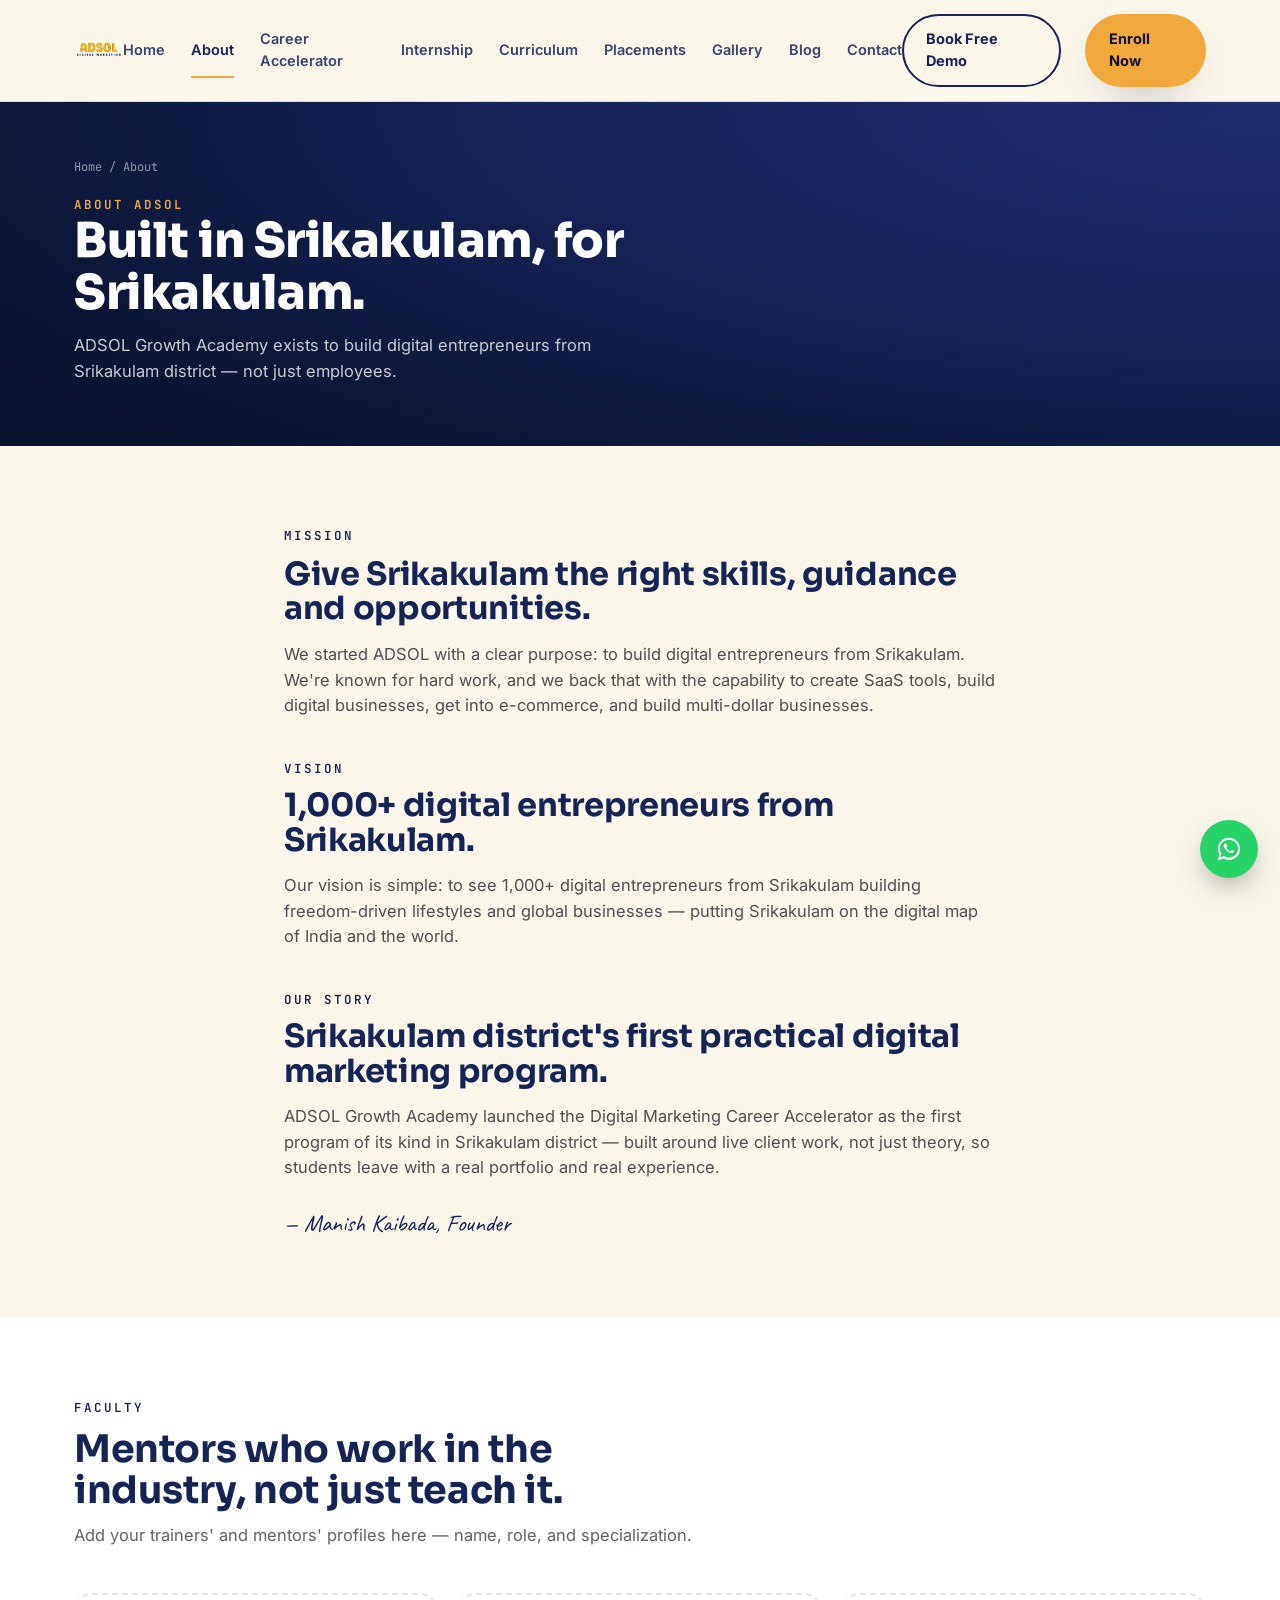
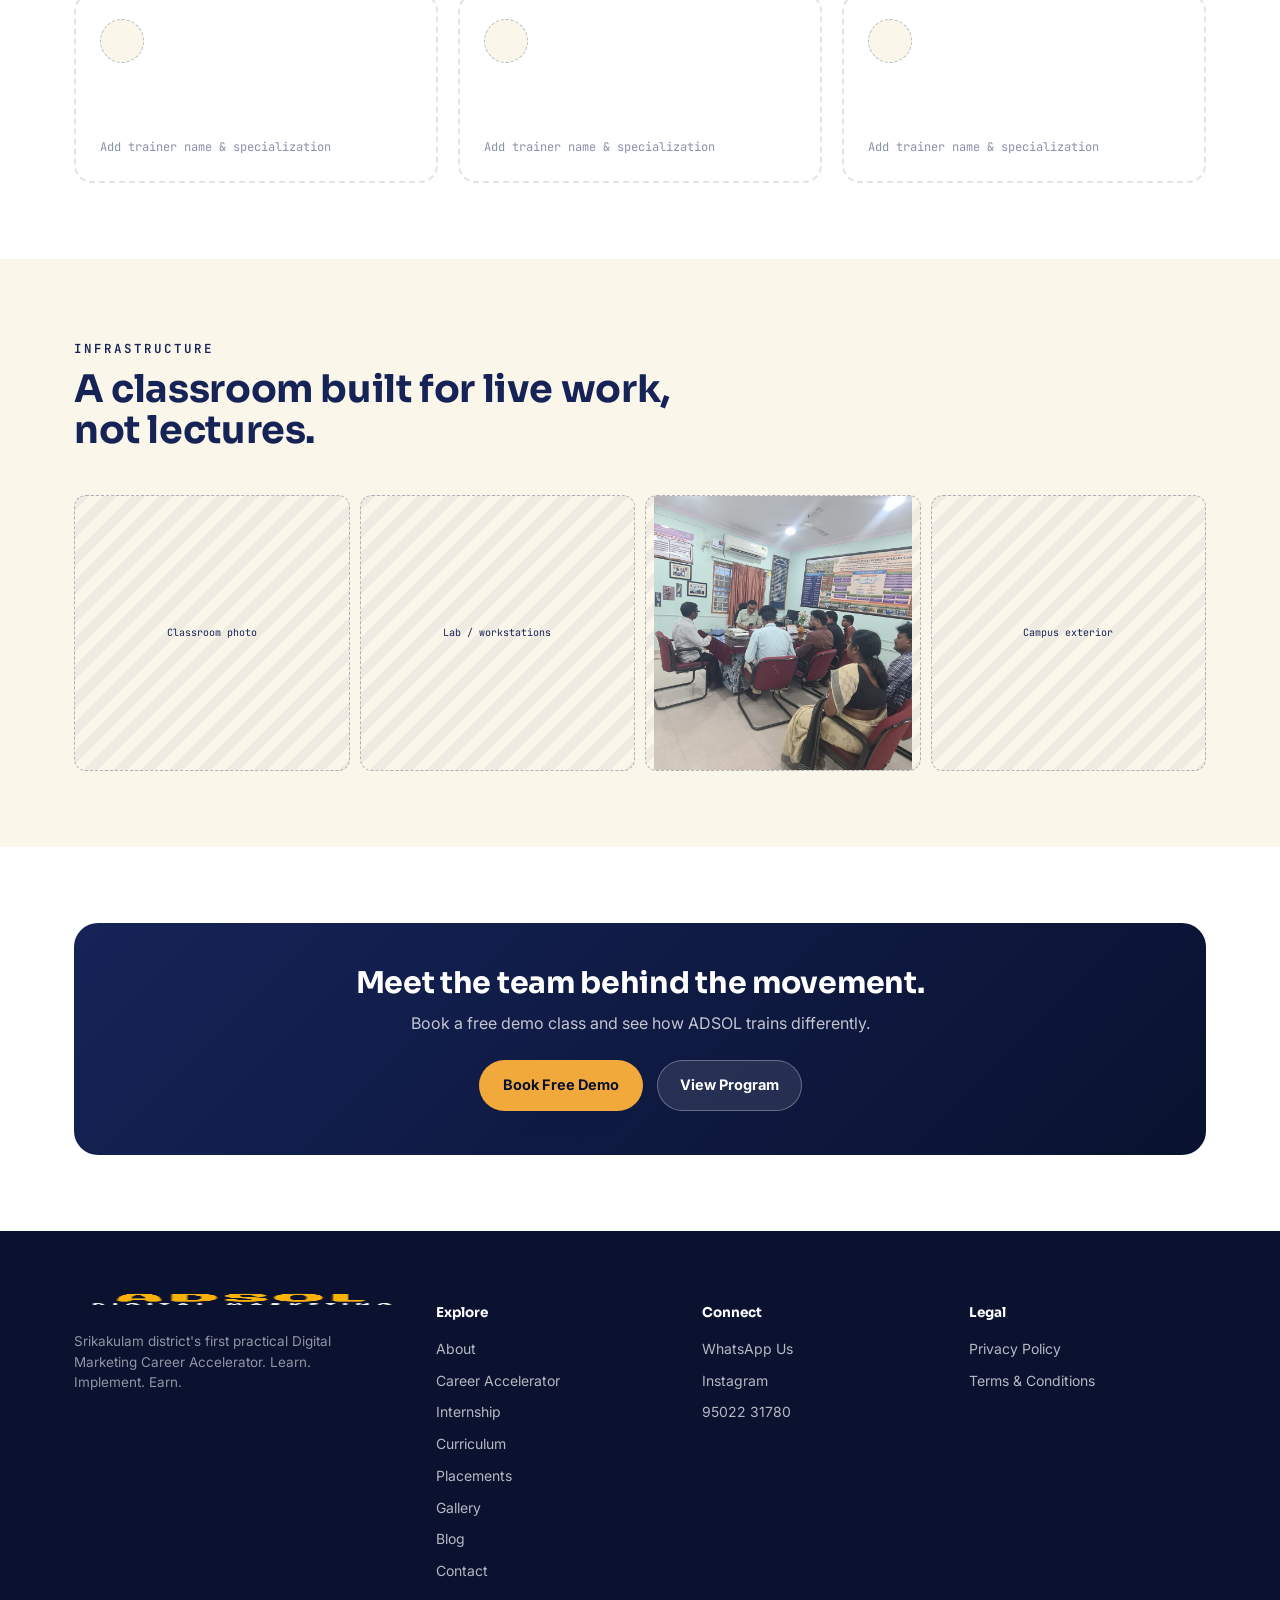
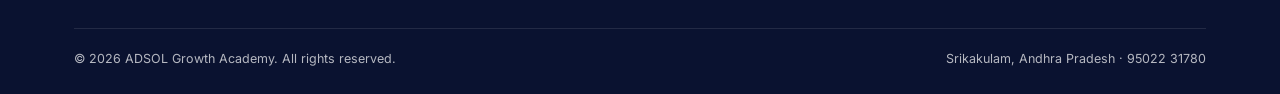
==== about.html @ 5276b57f "Add files via upload" ====
<!DOCTYPE html>
<html lang="en">
<head>
<meta charset="UTF-8">
<meta name="viewport" content="width=device-width, initial-scale=1.0">
<title>About ADSOL Growth Academy | Digital Marketing Training, Srikakulam</title>
<meta name="description" content="ADSOL Growth Academy's mission, vision and story — Srikakulam district's first practical Digital Marketing training institute, founded by Manish Kaibada.">
<meta name="keywords" content="digital marketing course Srikakulam, digital marketing internship, AI marketing course, Srikakulam digital marketing institute, ADSOL Growth Academy">

<meta property="og:type" content="website">
<meta property="og:title" content="About ADSOL Growth Academy | Digital Marketing Training, Srikakulam">
<meta property="og:description" content="ADSOL Growth Academy's mission, vision and story — Srikakulam district's first practical Digital Marketing training institute, founded by Manish Kaibada.">
<meta property="og:url" content="https://www.adsoldigitals.com/">
<meta property="og:image" content="https://www.adsoldigitals.com/og-image.jpg">
<meta property="og:locale" content="en_IN">

<meta name="twitter:card" content="summary_large_image">
<meta name="twitter:title" content="About ADSOL Growth Academy | Digital Marketing Training, Srikakulam">
<meta name="twitter:description" content="ADSOL Growth Academy's mission, vision and story — Srikakulam district's first practical Digital Marketing training institute, founded by Manish Kaibada.">

<link rel="preconnect" href="https://fonts.googleapis.com">
<link rel="preconnect" href="https://fonts.gstatic.com" crossorigin>
<link href="https://fonts.googleapis.com/css2?family=Sora:wght@400;500;600;700;800&family=Inter:wght@400;500;600;700&family=Caveat:wght@600;700&family=JetBrains+Mono:wght@500;600&display=swap" rel="stylesheet">
<link rel="stylesheet" href="styles.css">
<link rel="icon" type="image/png" sizes="32x32" href="images/favicon-32.png">
<link rel="apple-touch-icon" sizes="180x180" href="images/favicon-180.png">

</head>
<body>
<header class="site">
  <div class="nav">
    <a href="index.html" class="logo">
      <img src="images/logo-adsol-light.png" alt="ADSOL Digital Marketing logo">
    </a>
    <nav class="links">
      <a href="index.html">Home</a>
      <a href="about.html" class="active">About</a>
      <a href="career-accelerator.html">Career Accelerator</a>
      <a href="internship.html">Internship</a>
      <a href="curriculum.html">Curriculum</a>
      <a href="placements.html">Placements</a>
      <a href="gallery.html">Gallery</a>
      <a href="blog.html">Blog</a>
      <a href="contact.html">Contact</a>
    </nav>
    <div class="nav-cta">
      <a href="contact.html" class="btn btn-ghost">Book Free Demo</a>
      <a href="https://wa.me/919502231780?text=Hi%20ADSOL%2C%20I%27m%20interested%20in%20your%20Digital%20Marketing%20Course.%20Please%20share%20the%20complete%20details." class="btn btn-gold" target="_blank" rel="noopener">Enroll Now</a>
    </div>
    <button class="burger" aria-label="Menu"><span></span><span></span><span></span></button>
  </div>
</header>

<section class="page-hero">
  <div class="wrap">
    <div class="breadcrumb"><a href="index.html">Home</a> / About</div>
    <span class="eyebrow">About ADSOL</span>
    <h1>Built in Srikakulam, for Srikakulam.</h1>
    <p class="lede">ADSOL Growth Academy exists to build digital entrepreneurs from Srikakulam district &mdash; not just employees.</p>
  </div>
</section>

<section>
  <div class="wrap" style="max-width:760px;">
    <span class="eyebrow dark">Mission</span>
    <h2 style="font-size:clamp(24px,3vw,32px); color:var(--navy); margin-top:10px;">Give Srikakulam the right skills, guidance and opportunities.</h2>
    <p style="margin-top:16px; font-size:16.5px; color:rgba(20,22,31,0.75);">We started ADSOL with a clear purpose: to build digital entrepreneurs from Srikakulam. We're known for hard work, and we back that with the capability to create SaaS tools, build digital businesses, get into e-commerce, and build multi-dollar businesses.</p>

    <span class="eyebrow dark" style="display:block; margin-top:40px;">Vision</span>
    <h2 style="font-size:clamp(24px,3vw,32px); color:var(--navy); margin-top:10px;">1,000+ digital entrepreneurs from Srikakulam.</h2>
    <p style="margin-top:16px; font-size:16.5px; color:rgba(20,22,31,0.75);">Our vision is simple: to see 1,000+ digital entrepreneurs from Srikakulam building freedom-driven lifestyles and global businesses &mdash; putting Srikakulam on the digital map of India and the world.</p>

    <span class="eyebrow dark" style="display:block; margin-top:40px;">Our Story</span>
    <h2 style="font-size:clamp(24px,3vw,32px); color:var(--navy); margin-top:10px;">Srikakulam district's first practical digital marketing program.</h2>
    <p style="margin-top:16px; font-size:16.5px; color:rgba(20,22,31,0.75);">ADSOL Growth Academy launched the Digital Marketing Career Accelerator as the first program of its kind in Srikakulam district &mdash; built around live client work, not just theory, so students leave with a real portfolio and real experience.</p>
    <p style="margin-top:24px; font-family:var(--script); font-size:24px; color:var(--navy);">&mdash; Manish Kaibada, Founder</p>
  </div>
</section>

<section class="section-alt">
  <div class="wrap">
    <div class="section-head">
      <span class="eyebrow dark">Faculty</span>
      <h2>Mentors who work in the industry, not just teach it.</h2>
      <p>Add your trainers' and mentors' profiles here &mdash; name, role, and specialization.</p>
    </div>
    <div class="testi-grid">
      <div class="testi-card"><div class="testi-avatar"></div><p class="slot">Add trainer name &amp; specialization</p></div>
      <div class="testi-card"><div class="testi-avatar"></div><p class="slot">Add trainer name &amp; specialization</p></div>
      <div class="testi-card"><div class="testi-avatar"></div><p class="slot">Add trainer name &amp; specialization</p></div>
    </div>
  </div>
</section>

<section>
  <div class="wrap">
    <div class="section-head">
      <span class="eyebrow dark">Infrastructure</span>
      <h2>A classroom built for live work, not lectures.</h2>
    </div>
    <div class="insta-grid" style="grid-template-columns:repeat(4,1fr);">
      <div class="insta-slot">Classroom photo</div>
      <div class="insta-slot">Lab / workstations</div>
      <div class="insta-slot filled"><img src="images/meeting-room.jpg" alt="ADSOL mentorship and meeting room"></div>
      <div class="insta-slot">Campus exterior</div>
    </div>
  </div>
</section>

<section class="section-alt">
  <div class="wrap">
    <div class="cta-banner">
      <h3>Meet the team behind the movement.</h3>
      <p>Book a free demo class and see how ADSOL trains differently.</p>
      <div class="ctas">
        <a href="contact.html" class="btn btn-gold">Book Free Demo</a>
        <a href="career-accelerator.html" class="btn" style="background:rgba(255,255,255,0.1); color:#fff; border:1px solid rgba(255,255,255,0.3);">View Program</a>
      </div>
    </div>
  </div>
</section>
<footer>
  <div class="wrap">
    <div class="foot-grid">
      <div>
        <div class="logo-col" style="margin-bottom:12px;">
          <img src="images/logo-adsol-dark.png" alt="ADSOL Digital Marketing logo">
        </div>
        <p style="font-size:13.5px; color:rgba(255,255,255,0.55); max-width:260px;">Srikakulam district's first practical Digital Marketing Career Accelerator. Learn. Implement. Earn.</p>
      </div>
      <div>
        <h5>Explore</h5>
        <ul>
          <li><a href="about.html">About</a></li>
          <li><a href="career-accelerator.html">Career Accelerator</a></li>
          <li><a href="internship.html">Internship</a></li>
          <li><a href="curriculum.html">Curriculum</a></li>
          <li><a href="placements.html">Placements</a></li>
          <li><a href="gallery.html">Gallery</a></li>
          <li><a href="blog.html">Blog</a></li>
          <li><a href="contact.html">Contact</a></li>
        </ul>
      </div>
      <div>
        <h5>Connect</h5>
        <ul>
          <li><a href="https://wa.me/919502231780?text=Hi%20ADSOL%2C%20I%27m%20interested%20in%20your%20Digital%20Marketing%20Course.%20Please%20share%20the%20complete%20details." target="_blank" rel="noopener">WhatsApp Us</a></li>
          <li><a href="https://www.instagram.com/adsoldigitals" target="_blank" rel="noopener">Instagram</a></li>
          <li><a href="tel:+919502231780">95022 31780</a></li>
        </ul>
      </div>
      <div>
        <h5>Legal</h5>
        <ul>
          <li><a href="privacy-policy.html">Privacy Policy</a></li>
          <li><a href="terms-conditions.html">Terms &amp; Conditions</a></li>
        </ul>
      </div>
    </div>
    <div class="foot-bottom">
      <span>&copy; 2026 ADSOL Growth Academy. All rights reserved.</span>
      <span>Srikakulam, Andhra Pradesh &middot; 95022 31780</span>
    </div>
  </div>
</footer>
<a class="wa-float" href="https://wa.me/919502231780?text=Hi%20ADSOL%2C%20I%27m%20interested%20in%20your%20Digital%20Marketing%20Course.%20Please%20share%20the%20complete%20details." target="_blank" rel="noopener" aria-label="Chat on WhatsApp">
  <svg viewBox="0 0 32 32"><path d="M16 3C9 3 3.3 8.6 3.3 15.5c0 2.4.7 4.7 1.9 6.6L3 29l7.1-2.1c1.8 1 3.8 1.6 5.9 1.6 7 0 12.7-5.6 12.7-12.5S23 3 16 3zm0 22.7c-1.9 0-3.7-.5-5.3-1.5l-.4-.2-4.2 1.3 1.3-4.1-.2-.4a10.3 10.3 0 01-1.6-5.5C5.6 9.9 10.3 5.3 16 5.3S26.4 9.9 26.4 15.5 21.7 25.7 16 25.7zm5.8-7.6c-.3-.2-1.9-.9-2.1-1-.3-.1-.5-.2-.7.2s-.9 1-1 1.2c-.2.2-.4.2-.7 0-.3-.1-1.3-.5-2.5-1.5-.9-.8-1.5-1.8-1.7-2.2-.2-.3 0-.5.1-.7.1-.1.3-.4.5-.5.2-.2.2-.3.3-.5.1-.2 0-.4 0-.6-.1-.2-.7-1.7-1-2.3-.3-.6-.5-.5-.7-.5h-.6c-.2 0-.5.1-.8.4-.3.3-1 1-1 2.4s1 2.8 1.2 3c.1.2 2.1 3.1 5 4.4.7.3 1.3.5 1.7.6.7.2 1.4.2 1.9.1.6-.1 1.9-.8 2.1-1.5.3-.7.3-1.4.2-1.5-.1-.1-.3-.2-.6-.3z"/></svg>
</a>
<a class="wa-sticky-mobile" href="https://wa.me/919502231780?text=Hi%20ADSOL%2C%20I%27m%20interested%20in%20your%20Digital%20Marketing%20Course.%20Please%20share%20the%20complete%20details." target="_blank" rel="noopener">
  <svg viewBox="0 0 32 32"><path d="M16 3C9 3 3.3 8.6 3.3 15.5c0 2.4.7 4.7 1.9 6.6L3 29l7.1-2.1c1.8 1 3.8 1.6 5.9 1.6 7 0 12.7-5.6 12.7-12.5S23 3 16 3zm0 22.7c-1.9 0-3.7-.5-5.3-1.5l-.4-.2-4.2 1.3 1.3-4.1-.2-.4a10.3 10.3 0 01-1.6-5.5C5.6 9.9 10.3 5.3 16 5.3S26.4 9.9 26.4 15.5 21.7 25.7 16 25.7z"/></svg>
  Chat with an Admission Counselor
</a>
<script>
const burger = document.querySelector('.burger');
const links = document.querySelector('nav.links');
burger?.addEventListener('click', () => {
  const open = links.style.display === 'flex';
  links.style.cssText = open ? '' : 'display:flex; position:fixed; top:64px; left:0; right:0; background:#FBF6EA; flex-direction:column; padding:20px 24px; gap:18px; box-shadow:0 12px 20px -10px rgba(0,0,0,0.2); z-index:99;';
});
document.getElementById('contactForm')?.addEventListener('submit', function(e){
  e.preventDefault();
  const name = document.getElementById('cf-name').value.trim();
  const phone = document.getElementById('cf-phone').value.trim();
  const interest = document.getElementById('cf-interest').value;
  const msg = `Hi ADSOL, my name is ${name} (${phone}). I'm interested in: ${interest}. Please share the complete details.`;
  window.open(`https://wa.me/919502231780?text=${encodeURIComponent(msg)}`, '_blank');
});

/* sticky header shadow on scroll */
const siteHeader = document.querySelector('header.site');
const onScroll = () => {
  if (!siteHeader) return;
  siteHeader.classList.toggle('scrolled', window.scrollY > 8);
};
window.addEventListener('scroll', onScroll, { passive: true });
onScroll();

/* scroll-reveal for cards and content blocks */
const revealSelectors = '.become-card, .feature-card, .road-step, .module-row, .testi-card, .blog-card, .bonus-item, .meta-pill, .niche-chip, .tool-chip, .check-item, .price-card, .value-table, .cert-card, .promise-box, .days-block, .partner-slot, .insta-slot, .process-step, .founder-card';
const revealEls = document.querySelectorAll(revealSelectors);
if ('IntersectionObserver' in window && revealEls.length){
  revealEls.forEach((el, i) => {
    el.classList.add('reveal');
    el.style.transitionDelay = ((i % 6) * 0.06) + 's';
  });
  const io = new IntersectionObserver((entries) => {
    entries.forEach(entry => {
      if (entry.isIntersecting){
        entry.target.classList.add('in-view');
        io.unobserve(entry.target);
      }
    });
  }, { threshold: 0.12, rootMargin: '0px 0px -40px 0px' });
  revealEls.forEach(el => io.observe(el));
} else {
  revealEls.forEach(el => el.classList.add('reveal', 'in-view'));
}
</script>
</body>
</html>
---- styles.css ----
:root{
  --navy:#152357;
  --navy-deep:#0A1230;
  --gold:#F2A93B;
  --gold-light:#FFDD9A;
  --cream:#FBF6EA;
  --ink:#14161F;
  --paper:#FFFFFF;
  --line: rgba(21,35,87,0.12);
  --shadow: 0 20px 45px -25px rgba(10,18,48,0.45);
  --radius: 18px;
  --max: 1180px;
  --display: 'Sora', sans-serif;
  --body: 'Inter', sans-serif;
  --script: 'Caveat', cursive;
  --mono: 'JetBrains Mono', monospace;
}

*{box-sizing:border-box;}
html{scroll-behavior:smooth;}
@media (prefers-reduced-motion: reduce){
  html{scroll-behavior:auto;}
  *{animation-duration:0.001ms !important; animation-iteration-count:1 !important; transition-duration:0.001ms !important;}
}
body{
  margin:0;
  font-family:var(--body);
  color:var(--ink);
  background:var(--cream);
  line-height:1.55;
  -webkit-font-smoothing:antialiased;
}
img{max-width:100%; display:block;}
a{color:inherit;}
h1,h2,h3,h4{font-family:var(--display); margin:0; line-height:1.08; letter-spacing:-0.01em;}
p{margin:0;}
ul{margin:0; padding:0; list-style:none;}
button{font-family:inherit; cursor:pointer;}
:focus-visible{outline:3px solid var(--gold); outline-offset:2px;}

.wrap{max-width:var(--max); margin:0 auto; padding:0 24px;}
.eyebrow{
  font-family:var(--mono); font-size:12.5px; letter-spacing:0.16em; text-transform:uppercase;
  color:var(--gold); font-weight:600;
}
.eyebrow.dark{color:var(--navy);}
.marker{
  background-image: linear-gradient(104deg, transparent 0.5%, var(--gold-light) 0.5%, var(--gold-light) 92%, transparent 92%);
  background-repeat:no-repeat; background-size:100% 42%; background-position:0 78%;
  padding:0 2px;
}
.script{font-family:var(--script); font-weight:700; color:var(--gold);}

/* ---------- NAV ---------- */
header.site{
  position:sticky; top:0; z-index:100;
  background:rgba(251,246,234,0.92); backdrop-filter:blur(10px);
  border-bottom:1px solid var(--line);
}
.nav{
  display:flex; align-items:center; justify-content:space-between;
  padding:14px 24px; max-width:var(--max); margin:0 auto;
}
.logo{display:flex; align-items:baseline; gap:2px; text-decoration:none;}
.logo .ad{font-family:var(--display); font-weight:800; font-size:22px; color:var(--navy);}
.logo .sol{font-family:var(--display); font-weight:800; font-size:22px; color:var(--gold);}
.logo-sub{display:block; font-family:var(--mono); font-size:9.5px; letter-spacing:0.18em; color:var(--navy); opacity:0.65; margin-top:-2px;}
.logo-col{display:flex; flex-direction:column;}
nav.links{display:flex; gap:26px; align-items:center;}
nav.links a{font-size:14.5px; font-weight:600; text-decoration:none; color:var(--navy); opacity:0.85;}
nav.links a:hover{opacity:1;}
.btn{
  display:inline-flex; align-items:center; gap:8px; justify-content:center;
  font-weight:700; font-size:14.5px; padding:12px 22px; border-radius:100px;
  border:2px solid transparent; text-decoration:none; transition:transform .15s ease, box-shadow .15s ease;
}
.btn-gold{background:var(--gold); color:var(--navy-deep); box-shadow: var(--shadow);}
.btn-gold:hover{transform:translateY(-2px);}
.btn-navy{background:var(--navy); color:#fff;}
.btn-navy:hover{transform:translateY(-2px);}
.btn-ghost{border-color:var(--navy); color:var(--navy); background:transparent;}
.btn-ghost:hover{background:var(--navy); color:#fff;}
.nav-cta{display:flex; align-items:center; gap:12px;}
.burger{display:none; background:none; border:none; padding:8px;}
.burger span{display:block; width:22px; height:2px; background:var(--navy); margin:5px 0;}

/* ---------- HERO ---------- */
.hero{
  position:relative; overflow:hidden;
  background: radial-gradient(120% 140% at 100% 0%, #1c2e6e 0%, var(--navy) 45%, var(--navy-deep) 100%);
  color:#fff; padding: 64px 0 80px;
}
.hero-map{
  position:absolute; right:-8%; top:10%; width:520px; max-width:60vw; opacity:0.14; pointer-events:none;
}
.hero-grid{
  display:grid; grid-template-columns: 1.15fr 0.85fr; gap:56px; align-items:center;
  position:relative; z-index:2;
}
.pin-row{display:flex; align-items:center; gap:10px; margin-bottom:18px;}
.pin-row svg{width:16px; height:16px; fill:var(--gold);}
.hero h1{
  font-size:clamp(34px, 5.4vw, 60px); color:#fff; font-weight:800; margin-bottom:18px;
}
.hero h1 .hl{color:var(--gold);}
.hero p.lede{font-size:18px; color:rgba(255,255,255,0.82); max-width:520px; margin-bottom:28px;}
.hero-ctas{display:flex; gap:14px; flex-wrap:wrap; margin-bottom:34px;}
.seat-card{
  background:rgba(255,255,255,0.06); border:1px solid rgba(255,255,255,0.14);
  border-radius:16px; padding:18px 20px; max-width:420px; backdrop-filter:blur(6px);
}
.seat-top{display:flex; justify-content:space-between; align-items:center; font-family:var(--mono); font-size:12.5px; color:rgba(255,255,255,0.75); margin-bottom:10px;}
.seat-top strong{color:var(--gold);}
.seat-bar{height:8px; border-radius:100px; background:rgba(255,255,255,0.14); overflow:hidden;}
.seat-fill{height:100%; width:72%; background:linear-gradient(90deg, var(--gold), var(--gold-light)); border-radius:100px;}
.seat-note{font-size:12.5px; color:rgba(255,255,255,0.6); margin-top:9px;}

.founder-card{
  background:var(--cream); border-radius:22px; padding:26px; color:var(--ink);
  box-shadow: var(--shadow); position:relative;
}
.founder-photo{
  width:100%; aspect-ratio:4/5; border-radius:16px; border:2px dashed rgba(21,35,87,0.35);
  display:flex; align-items:center; justify-content:center; text-align:center; padding:16px;
  background: repeating-linear-gradient(135deg, rgba(21,35,87,0.05) 0 10px, transparent 10px 20px);
  color:var(--navy); font-family:var(--mono); font-size:12px; margin-bottom:16px;
}
.founder-photo.filled{
  border:none; padding:0; background:linear-gradient(160deg, var(--gold-light), var(--gold)); overflow:hidden;
}
.founder-photo.filled img{width:100%; height:100%; object-fit:cover; object-position:50% 12%; display:block;}
.founder-name{font-family:var(--display); font-weight:800; font-size:19px; color:var(--navy);}
.founder-role{font-family:var(--mono); font-size:11.5px; letter-spacing:0.08em; text-transform:uppercase; color:var(--gold); margin-top:2px;}
.founder-quote{font-family:var(--script); font-size:21px; color:var(--navy); margin-top:14px; line-height:1.3;}

/* ---------- SECTION shell ---------- */
section{padding:76px 0;}
.section-head{max-width:640px; margin-bottom:44px;}
.section-head h2{font-size:clamp(26px, 3.6vw, 38px); color:var(--navy); margin-top:10px;}
.section-head p{font-size:16.5px; color:rgba(20,22,31,0.68); margin-top:12px;}
.section-alt{background:var(--paper);}
.section-dark{background:linear-gradient(180deg, var(--navy-deep), #0d1638); color:#fff;}
.section-dark .section-head h2{color:#fff;}
.section-dark .section-head p{color:rgba(255,255,255,0.68);}

/* ---------- become grid ---------- */
.become-grid{display:grid; grid-template-columns:repeat(5,1fr); gap:16px;}
.become-card{
  background:var(--paper); border:1px solid var(--line); border-radius:16px; padding:22px 16px; text-align:left;
}
.become-icon{width:42px; height:42px; border-radius:12px; background:var(--navy); display:flex; align-items:center; justify-content:center; margin-bottom:14px;}
.become-icon svg{width:22px; height:22px; stroke:var(--gold); fill:none; stroke-width:1.8;}
.become-card h4{font-size:15px; color:var(--navy); font-weight:700;}

/* ---------- program feature grid ---------- */
.feature-grid{display:grid; grid-template-columns:repeat(3,1fr); gap:20px;}
.feature-card{
  background:var(--cream); border-radius:18px; padding:26px; border:1px solid var(--line);
}
.feature-num{font-family:var(--mono); color:var(--gold); font-weight:600; font-size:13px; margin-bottom:12px; display:block;}
.feature-card h4{font-size:17px; color:var(--navy); margin-bottom:8px;}
.feature-card p{font-size:14.5px; color:rgba(20,22,31,0.68);}

/* ---------- pricing ---------- */
.price-wrap{display:grid; grid-template-columns:1.1fr 0.9fr; gap:30px; align-items:start;}
.value-table{background:var(--paper); border:1px solid var(--line); border-radius:20px; padding:8px; box-shadow:var(--shadow);}
.value-row{display:flex; justify-content:space-between; align-items:center; padding:16px 20px; border-bottom:1px dashed var(--line); font-size:15px;}
.value-row:last-child{border-bottom:none;}
.value-row span:first-child{color:var(--ink); font-weight:500;}
.value-row span:last-child{font-family:var(--mono); font-weight:600; color:var(--navy);}
.value-total{display:flex; justify-content:space-between; align-items:center; background:var(--navy); color:#fff; border-radius:14px; padding:18px 20px; margin:10px 8px 8px;}
.value-total span:last-child{font-family:var(--mono); color:var(--gold); font-weight:700; font-size:18px;}

.price-card{
  background:linear-gradient(160deg, var(--navy), var(--navy-deep)); color:#fff; border-radius:22px; padding:30px;
  position:relative; overflow:hidden;
}
.price-badge{
  position:absolute; top:18px; right:-38px; transform:rotate(35deg);
  background:var(--gold); color:var(--navy-deep); font-family:var(--mono); font-weight:700; font-size:11.5px;
  padding:5px 44px; letter-spacing:0.05em;
}
.price-label{font-family:var(--mono); font-size:12px; letter-spacing:0.1em; text-transform:uppercase; color:rgba(255,255,255,0.6);}
.price-strike{font-family:var(--mono); color:rgba(255,255,255,0.45); text-decoration:line-through; font-size:16px; margin-top:10px;}
.price-strike span{margin-right:10px;}
.price-now{font-family:var(--display); font-weight:800; font-size:44px; color:var(--gold); margin:6px 0 4px;}
.price-reserve{font-size:14px; color:rgba(255,255,255,0.75); margin-bottom:22px;}
.price-reserve strong{color:#fff; font-family:var(--mono);}
.price-card .btn-gold{width:100%; padding:15px; font-size:16px;}
.price-note{font-size:12.5px; color:rgba(255,255,255,0.55); margin-top:14px; text-align:center;}

/* ---------- checklist ---------- */
.check-grid{display:grid; grid-template-columns:repeat(2,1fr); gap:14px 26px; margin-top:8px;}
.check-item{display:flex; gap:12px; align-items:flex-start;}
.check-item svg{width:20px; height:20px; flex:none; margin-top:2px; stroke:var(--gold); fill:none; stroke-width:2.4;}
.check-item p{font-size:15px; color:var(--ink); font-weight:500;}

/* ---------- internship ---------- */
.intern-meta{display:grid; grid-template-columns:repeat(5,1fr); gap:14px; margin:36px 0 44px;}
.meta-pill{
  background:rgba(255,255,255,0.06); border:1px solid rgba(255,255,255,0.14); border-radius:14px;
  padding:18px 14px; text-align:center;
}
.meta-pill svg{width:24px; height:24px; stroke:var(--gold); fill:none; stroke-width:1.8; margin:0 auto 10px;}
.meta-pill p{font-size:13px; font-weight:600; color:#fff;}
.niche-row{display:flex; flex-wrap:wrap; gap:12px;}
.niche-chip{
  border:1px solid rgba(255,255,255,0.2); border-radius:100px; padding:10px 20px; font-size:14px; font-weight:600;
  background:rgba(255,255,255,0.04);
}
.niche-chip strong{color:var(--gold); margin-right:8px; font-family:var(--mono); font-weight:600;}
.intern-columns{display:grid; grid-template-columns:1fr 1fr; gap:40px; margin-top:44px;}
.intern-columns h4{color:#fff; font-size:17px; margin-bottom:16px;}
.intern-list li{display:flex; gap:10px; font-size:14.5px; color:rgba(255,255,255,0.8); margin-bottom:12px; align-items:flex-start;}
.intern-list li svg{width:18px; height:18px; stroke:var(--gold); fill:none; flex:none; margin-top:2px;}

/* ---------- bonuses ---------- */
.bonus-strip{
  background:var(--navy); color:#fff; border-radius:20px; padding:6px 6px 26px; margin-top:10px;
}
.bonus-strip-head{
  background:var(--gold); color:var(--navy-deep); border-radius:14px; padding:16px 22px; margin:6px;
  display:flex; justify-content:space-between; align-items:center; font-family:var(--display); font-weight:800; font-size:17px;
}
.bonus-grid{display:grid; grid-template-columns:repeat(3,1fr); gap:14px; padding:20px;}
.bonus-item{background:rgba(255,255,255,0.06); border-radius:12px; padding:18px; border:1px solid rgba(255,255,255,0.1);}
.bonus-item p.name{font-size:14px; font-weight:600; margin-bottom:6px;}
.bonus-item p.val{font-family:var(--mono); color:var(--gold); font-size:13px;}

/* ---------- promise / days ---------- */
.split{display:grid; grid-template-columns:0.9fr 1.1fr; gap:40px; align-items:center;}
.days-block{background:var(--navy); color:#fff; border-radius:22px; padding:36px; text-align:center;}
.days-num{font-family:var(--display); font-weight:800; font-size:76px; color:var(--gold); line-height:1;}
.days-block p{font-size:14.5px; color:rgba(255,255,255,0.75); margin-top:10px;}
.promise-box{background:var(--paper); border:1px solid var(--line); border-radius:20px; padding:30px;}
.promise-box h3{color:var(--navy); font-size:20px; margin-bottom:12px;}
.promise-box p{font-size:15.5px; color:rgba(20,22,31,0.72);}

/* ---------- testimonials ---------- */
.testi-grid{display:grid; grid-template-columns:repeat(3,1fr); gap:20px;}
.testi-card{
  border:2px dashed var(--line); border-radius:18px; padding:24px; background:var(--paper);
  display:flex; flex-direction:column; gap:14px; min-height:190px; justify-content:space-between;
}
.testi-avatar{width:44px; height:44px; border-radius:50%; background:var(--cream); border:1px dashed rgba(21,35,87,0.3);}
.testi-card p.slot{font-family:var(--mono); font-size:12px; color:rgba(21,35,87,0.5);}

/* ---------- gallery / instagram ---------- */
.insta-head{display:flex; align-items:center; justify-content:space-between; flex-wrap:wrap; gap:14px; margin-bottom:26px;}
.insta-grid{display:grid; grid-template-columns:repeat(6,1fr); gap:10px;}
.insta-slot{
  aspect-ratio:1; border-radius:12px; border:1px dashed rgba(21,35,87,0.3);
  background: repeating-linear-gradient(135deg, rgba(21,35,87,0.05) 0 10px, transparent 10px 20px);
  display:flex; align-items:center; justify-content:center; text-align:center; padding:8px;
  font-family:var(--mono); font-size:10px; color:var(--navy); opacity:0.6;
}

/* ---------- FAQ ---------- */
.faq{max-width:800px;}
.faq-item{border-bottom:1px solid var(--line);}
.faq-q{
  width:100%; background:none; border:none; text-align:left; padding:20px 4px; font-size:16.5px; font-weight:700;
  color:var(--navy); display:flex; justify-content:space-between; align-items:center; gap:16px;
}
.faq-q .plus{font-family:var(--mono); font-size:20px; color:var(--gold); transition:transform .2s ease;}
.faq-item[open] .plus{transform:rotate(45deg);}
.faq-a{padding:0 4px 20px; font-size:15px; color:rgba(20,22,31,0.7); max-width:680px;}

/* ---------- contact ---------- */
.contact-grid{display:grid; grid-template-columns:1fr 1fr; gap:40px;}
.contact-form{background:var(--paper); border-radius:20px; padding:28px; border:1px solid var(--line);}
.form-row{margin-bottom:16px;}
.form-row label{display:block; font-size:13px; font-weight:600; color:var(--navy); margin-bottom:6px;}
.form-row input, .form-row select, .form-row textarea{
  width:100%; padding:12px 14px; border-radius:10px; border:1px solid var(--line); font-family:var(--body); font-size:14.5px;
  background:var(--cream);
}
.map-slot{
  border-radius:20px; border:1px dashed rgba(21,35,87,0.3); min-height:220px; display:flex; flex-direction:column;
  align-items:center; justify-content:center; gap:8px; color:var(--navy); font-family:var(--mono); font-size:12.5px;
  background: repeating-linear-gradient(135deg, rgba(21,35,87,0.05) 0 10px, transparent 10px 20px); margin-bottom:20px;
}
.contact-list li{display:flex; gap:12px; align-items:center; padding:12px 0; border-bottom:1px solid var(--line); font-size:15px;}
.contact-list li svg{width:20px; height:20px; stroke:var(--gold); fill:none; flex:none;}

/* ---------- footer ---------- */
footer{background:var(--navy-deep); color:rgba(255,255,255,0.7); padding:50px 0 26px;}
.foot-grid{display:grid; grid-template-columns:1.4fr 1fr 1fr 1fr; gap:30px; margin-bottom:36px;}
.foot-grid h5{color:#fff; font-size:13.5px; margin-bottom:14px; font-family:var(--display);}
.foot-grid li{margin-bottom:10px; font-size:14px;}
.foot-grid a{text-decoration:none; color:inherit;}
.foot-grid a:hover{color:var(--gold);}
.foot-bottom{border-top:1px solid rgba(255,255,255,0.1); padding-top:20px; display:flex; justify-content:space-between; flex-wrap:wrap; gap:10px; font-size:12.5px;}

/* ---------- floating whatsapp ---------- */
.wa-float{
  position:fixed; bottom:22px; right:22px; z-index:200; width:58px; height:58px; border-radius:50%;
  background:#25D366; display:flex; align-items:center; justify-content:center; box-shadow:0 12px 30px -8px rgba(0,0,0,0.4);
  text-decoration:none;
}
.wa-float svg{width:28px; height:28px; fill:#fff;}
.wa-sticky-mobile{display:none;}

/* ---------- responsive ---------- */
@media (max-width: 980px){
  nav.links, .nav-cta .btn-ghost{display:none;}
  .burger{display:block;}
  .hero-grid{grid-template-columns:1fr; gap:44px;}
  .hero-map{display:none;}
  .become-grid{grid-template-columns:repeat(2,1fr);}
  .feature-grid{grid-template-columns:1fr;}
  .price-wrap{grid-template-columns:1fr;}
  .check-grid{grid-template-columns:1fr;}
  .intern-meta{grid-template-columns:repeat(2,1fr);}
  .intern-columns{grid-template-columns:1fr;}
  .bonus-grid{grid-template-columns:1fr 1fr;}
  .split{grid-template-columns:1fr;}
  .testi-grid{grid-template-columns:1fr;}
  .insta-grid{grid-template-columns:repeat(3,1fr);}
  .contact-grid{grid-template-columns:1fr;}
  .foot-grid{grid-template-columns:1fr 1fr;}
  body{padding-bottom:64px;}
  .wa-sticky-mobile{
    display:flex; position:fixed; bottom:0; left:0; right:0; z-index:199; background:var(--navy);
    color:#fff; align-items:center; justify-content:center; gap:10px; padding:14px; text-decoration:none;
    font-weight:700; font-size:14.5px;
  }
  .wa-sticky-mobile svg{width:18px; height:18px; fill:#25D366;}
  .wa-float{display:none;}
}
@media (max-width:600px){
  .become-grid{grid-template-columns:1fr;}
  .bonus-grid{grid-template-columns:1fr;}
  .insta-grid{grid-template-columns:repeat(3,1fr);}
  .foot-grid{grid-template-columns:1fr;}
}

/* ---------- multi-page additions ---------- */
nav.links a.active{opacity:1; position:relative;}
nav.links a.active::after{content:''; position:absolute; left:0; right:0; bottom:-16px; height:2px; background:var(--gold);}

.page-hero{
  background: radial-gradient(120% 140% at 100% 0%, #1c2e6e 0%, var(--navy) 45%, var(--navy-deep) 100%);
  color:#fff; padding:56px 0 62px;
}
.breadcrumb{font-family:var(--mono); font-size:12px; color:rgba(255,255,255,0.55); margin-bottom:14px;}
.breadcrumb a{color:rgba(255,255,255,0.55); text-decoration:none;}
.breadcrumb a:hover{color:var(--gold);}
.page-hero h1{font-size:clamp(30px,4.6vw,48px); color:#fff; font-weight:800; max-width:720px;}
.page-hero p.lede{font-size:16.5px; color:rgba(255,255,255,0.78); max-width:560px; margin-top:14px;}

/* roadmap */
.roadmap{display:grid; grid-template-columns:repeat(4,1fr); gap:18px;}
.road-step{background:var(--paper); border:1px solid var(--line); border-radius:16px; padding:24px 20px; position:relative;}
.road-step .rnum{font-family:var(--mono); color:var(--gold); font-weight:700; font-size:13px;}
.road-step h4{color:var(--navy); font-size:16px; margin:10px 0 8px;}
.road-step p{font-size:14px; color:rgba(20,22,31,0.68);}
.road-step:not(:last-child)::after{
  content:''; position:absolute; top:50%; right:-18px; width:18px; height:1px; background:var(--line);
  display:none;
}
@media (min-width:981px){ .road-step:not(:last-child)::after{display:block;} }

/* process steps (internship) */
.process-row{display:grid; grid-template-columns:repeat(5,1fr); gap:14px; margin-top:10px;}
.process-step{background:rgba(255,255,255,0.06); border:1px solid rgba(255,255,255,0.14); border-radius:14px; padding:18px 14px;}
.process-step .pnum{font-family:var(--mono); color:var(--gold); font-size:12px; font-weight:700;}
.process-step h5{color:#fff; font-size:14px; margin-top:8px;}
.process-step p{font-size:12.5px; color:rgba(255,255,255,0.6); margin-top:6px;}

/* modules / curriculum */
.module-list{display:flex; flex-direction:column; gap:12px;}
.module-row{
  display:flex; align-items:center; gap:18px; background:var(--paper); border:1px solid var(--line);
  border-radius:14px; padding:18px 20px;
}
.module-row .mnum{font-family:var(--mono); color:var(--gold); font-weight:700; font-size:14px; flex:none; width:34px;}
.module-row h4{color:var(--navy); font-size:15.5px; flex:1;}
.module-row p{font-size:13.5px; color:rgba(20,22,31,0.62); flex:2;}
.tool-row{display:flex; flex-wrap:wrap; gap:10px; margin-top:18px;}
.tool-chip{
  background:var(--paper); border:1px solid var(--line); border-radius:100px; padding:9px 18px; font-size:13.5px; font-weight:600; color:var(--navy);
}
.cert-card{
  background:var(--navy); color:#fff; border-radius:18px; padding:26px; display:flex; gap:18px; align-items:center;
}
.cert-card svg{width:40px; height:40px; stroke:var(--gold); fill:none; stroke-width:1.6; flex:none;}
.cert-card h4{color:#fff; font-size:16.5px; margin-bottom:6px;}
.cert-card p{font-size:14px; color:rgba(255,255,255,0.72);}

/* partners */
.partner-grid{display:grid; grid-template-columns:repeat(5,1fr); gap:14px;}
.partner-slot{
  aspect-ratio:2/1; border-radius:12px; border:1px dashed rgba(21,35,87,0.3);
  background: repeating-linear-gradient(135deg, rgba(21,35,87,0.05) 0 10px, transparent 10px 20px);
  display:flex; align-items:center; justify-content:center; text-align:center; padding:8px;
  font-family:var(--mono); font-size:10.5px; color:var(--navy); opacity:0.65;
}

/* blog */
.blog-grid{display:grid; grid-template-columns:repeat(3,1fr); gap:22px;}
.blog-card{background:var(--paper); border:1px solid var(--line); border-radius:18px; overflow:hidden; text-decoration:none; display:block;}
.blog-thumb{
  aspect-ratio:16/10; border-bottom:1px dashed rgba(21,35,87,0.25);
  background: repeating-linear-gradient(135deg, rgba(21,35,87,0.05) 0 10px, transparent 10px 20px);
  display:flex; align-items:center; justify-content:center; font-family:var(--mono); font-size:11px; color:var(--navy); opacity:0.6; text-align:center; padding:10px;
}
.blog-body{padding:20px;}
.blog-tag{font-family:var(--mono); font-size:11px; letter-spacing:0.08em; text-transform:uppercase; color:var(--gold); font-weight:700;}
.blog-body h4{color:var(--navy); font-size:16.5px; margin:10px 0 8px;}
.blog-body p{font-size:13.5px; color:rgba(20,22,31,0.62);}

/* legal */
.legal{max-width:760px;}
.legal h2{color:var(--navy); font-size:26px; margin-bottom:6px;}
.legal .updated{font-family:var(--mono); font-size:12.5px; color:rgba(20,22,31,0.5); margin-bottom:30px; display:block;}
.legal h3{color:var(--navy); font-size:18px; margin:30px 0 10px;}
.legal p{font-size:15px; color:rgba(20,22,31,0.75); margin-bottom:14px;}
.legal ul{list-style:disc; padding-left:22px; margin-bottom:14px;}
.legal li{font-size:15px; color:rgba(20,22,31,0.75); margin-bottom:8px;}
.legal-note{
  background:var(--cream); border:1px dashed rgba(21,35,87,0.3); border-radius:14px; padding:18px 20px;
  font-size:13.5px; color:rgba(20,22,31,0.7); margin-top:30px;
}

/* cta banner */
.cta-banner{
  background:linear-gradient(135deg, var(--navy), var(--navy-deep)); border-radius:24px; padding:44px; text-align:center; color:#fff;
}
.cta-banner h3{color:#fff; font-size:clamp(22px,3vw,30px); margin-bottom:12px;}
.cta-banner p{color:rgba(255,255,255,0.75); max-width:480px; margin:0 auto 24px;}
.cta-banner .ctas{display:flex; gap:14px; justify-content:center; flex-wrap:wrap;}

@media (max-width:980px){
  .roadmap{grid-template-columns:1fr 1fr;}
  .process-row{grid-template-columns:1fr 1fr;}
  .partner-grid{grid-template-columns:repeat(2,1fr);}
  .blog-grid{grid-template-columns:1fr;}
  .module-row{flex-wrap:wrap;}
}
@media (max-width:600px){
  .roadmap{grid-template-columns:1fr;}
  .process-row{grid-template-columns:1fr;}
}

/* ============================================================= */
/* VISUAL ENHANCEMENTS — scroll reveal, hover states, micro-motion */
/* ============================================================= */

/* nav spacing + scroll shadow */
.nav-cta{display:flex; align-items:center; gap:22px;}
.nav-cta .btn-ghost{margin-right:2px;}
header.site{transition: box-shadow .3s ease, background-color .3s ease;}
header.site.scrolled{box-shadow: 0 10px 30px -22px rgba(10,18,48,0.45);}

/* scroll reveal */
.reveal{opacity:0; transform:translateY(22px); transition:opacity .65s cubic-bezier(.22,.61,.36,1), transform .65s cubic-bezier(.22,.61,.36,1);}
.reveal.in-view{opacity:1; transform:none;}

/* card hover lift */
.become-card, .feature-card, .road-step, .blog-card, .price-card, .cert-card{
  transition: transform .28s ease, box-shadow .28s ease, border-color .28s ease;
}
.become-card:hover, .feature-card:hover, .road-step:hover{
  transform: translateY(-6px); box-shadow: var(--shadow); border-color: rgba(242,169,59,0.4);
}
.blog-card:hover{ transform: translateY(-6px); box-shadow: var(--shadow); }
.price-card:hover, .cert-card:hover{ transform: translateY(-4px); }

.testi-card, .module-row{ transition: transform .25s ease, box-shadow .25s ease; }
.testi-card:hover, .module-row:hover{ transform: translateY(-4px); box-shadow: 0 16px 30px -20px rgba(10,18,48,0.35); }

.meta-pill, .bonus-item, .niche-chip, .tool-chip{ transition: transform .22s ease, background-color .22s ease; }
.meta-pill:hover, .bonus-item:hover{ transform: translateY(-4px); background:rgba(255,255,255,0.1); }
.niche-chip:hover, .tool-chip:hover{ transform: translateY(-3px); }

.insta-slot, .partner-slot{ transition: transform .25s ease, box-shadow .25s ease; }
.insta-slot:hover, .partner-slot:hover{ transform: translateY(-4px); box-shadow: 0 14px 26px -18px rgba(10,18,48,0.3); }
.insta-slot.filled, .founder-photo.filled{ overflow:hidden; }
.insta-slot.filled img, .founder-photo.filled img{ transition: transform .5s ease; }
.insta-slot.filled:hover img, .founder-photo.filled:hover img{ transform: scale(1.05); }

/* hero decorative rotate */
.hero-map{ animation: adsol-spin 100s linear infinite; }
@keyframes adsol-spin{ from{transform:rotate(0deg);} to{transform:rotate(360deg);} }

/* seat bar shimmer */
.seat-fill{ position:relative; overflow:hidden; }
.seat-fill::after{
  content:''; position:absolute; inset:0;
  background: linear-gradient(90deg, transparent, rgba(255,255,255,0.55), transparent);
  animation: adsol-shimmer 2.6s ease-in-out infinite;
}
@keyframes adsol-shimmer{ 0%{transform:translateX(-120%);} 100%{transform:translateX(120%);} }

/* button shine on hover */
.btn-gold, .btn-navy{ position:relative; overflow:hidden; }
.btn-gold::before, .btn-navy::before{
  content:''; position:absolute; top:0; left:-60%; width:35%; height:100%;
  background:linear-gradient(120deg, transparent, rgba(255,255,255,0.4), transparent);
  transform:skewX(-20deg); pointer-events:none; opacity:0;
}
.btn-gold:hover::before, .btn-navy:hover::before{ opacity:1; animation: adsol-shine .85s ease forwards; }
@keyframes adsol-shine{ from{left:-60%;} to{left:130%;} }

/* faq hover */
.faq-q{ transition: color .2s ease; cursor:pointer; }
.faq-q:hover{ color:var(--gold); }

/* contact info card (replaces map slot) */
.contact-info-card{
  background:var(--paper); border:1px solid var(--line); border-radius:20px; padding:28px;
}
.contact-info-card h4{ color:var(--navy); font-size:17px; margin-bottom:6px; }
.contact-info-card > p{ font-size:14px; color:rgba(20,22,31,0.62); margin-bottom:18px; }
.contact-info-card .contact-list li:last-child{ border-bottom:none; }
.contact-info-card .btn{ margin-top:18px; width:100%; }

@media (prefers-reduced-motion: reduce){
  .hero-map, .seat-fill::after, .btn-gold:hover::before, .btn-navy:hover::before{ animation:none !important; }
}

/* logo image sizing */
.logo{ display:flex; align-items:center; }
.logo img{ height:42px; width:auto; display:block; }
footer .logo-col img{ height:38px; width:auto; display:block; }
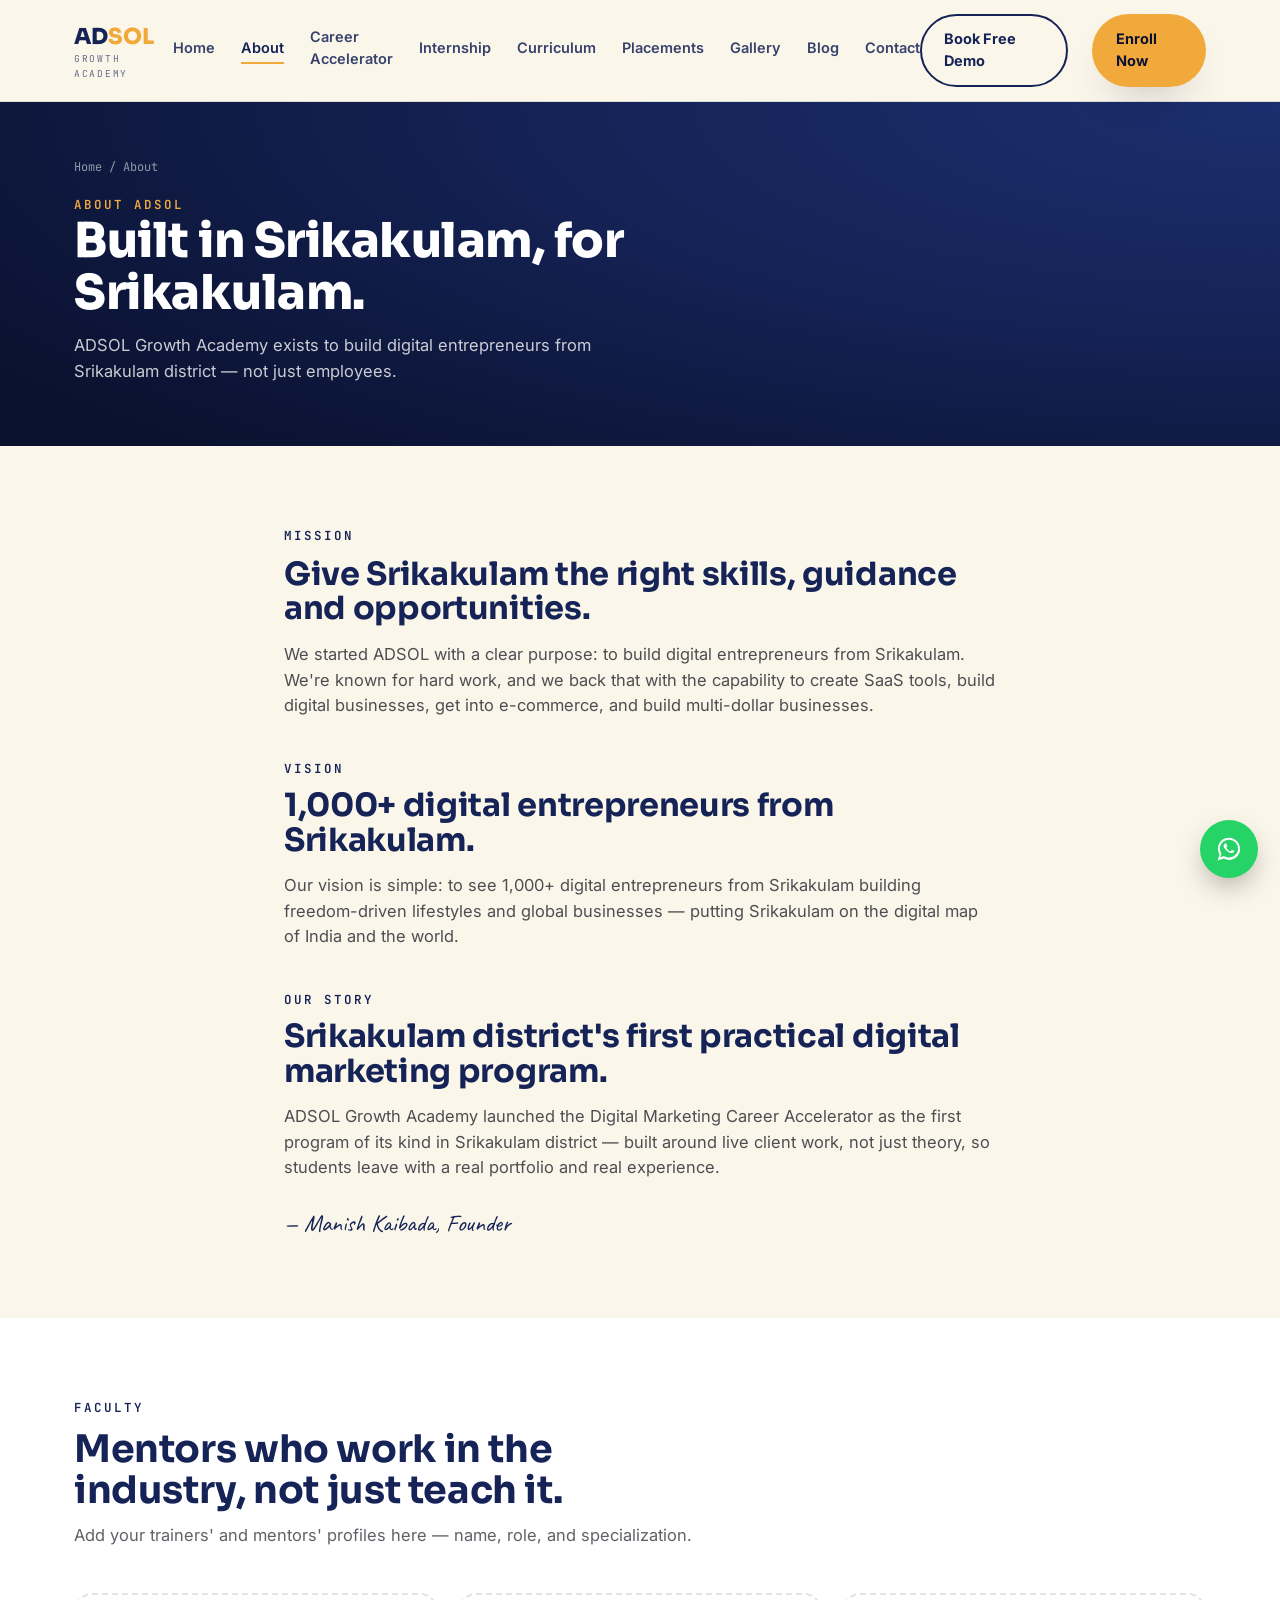
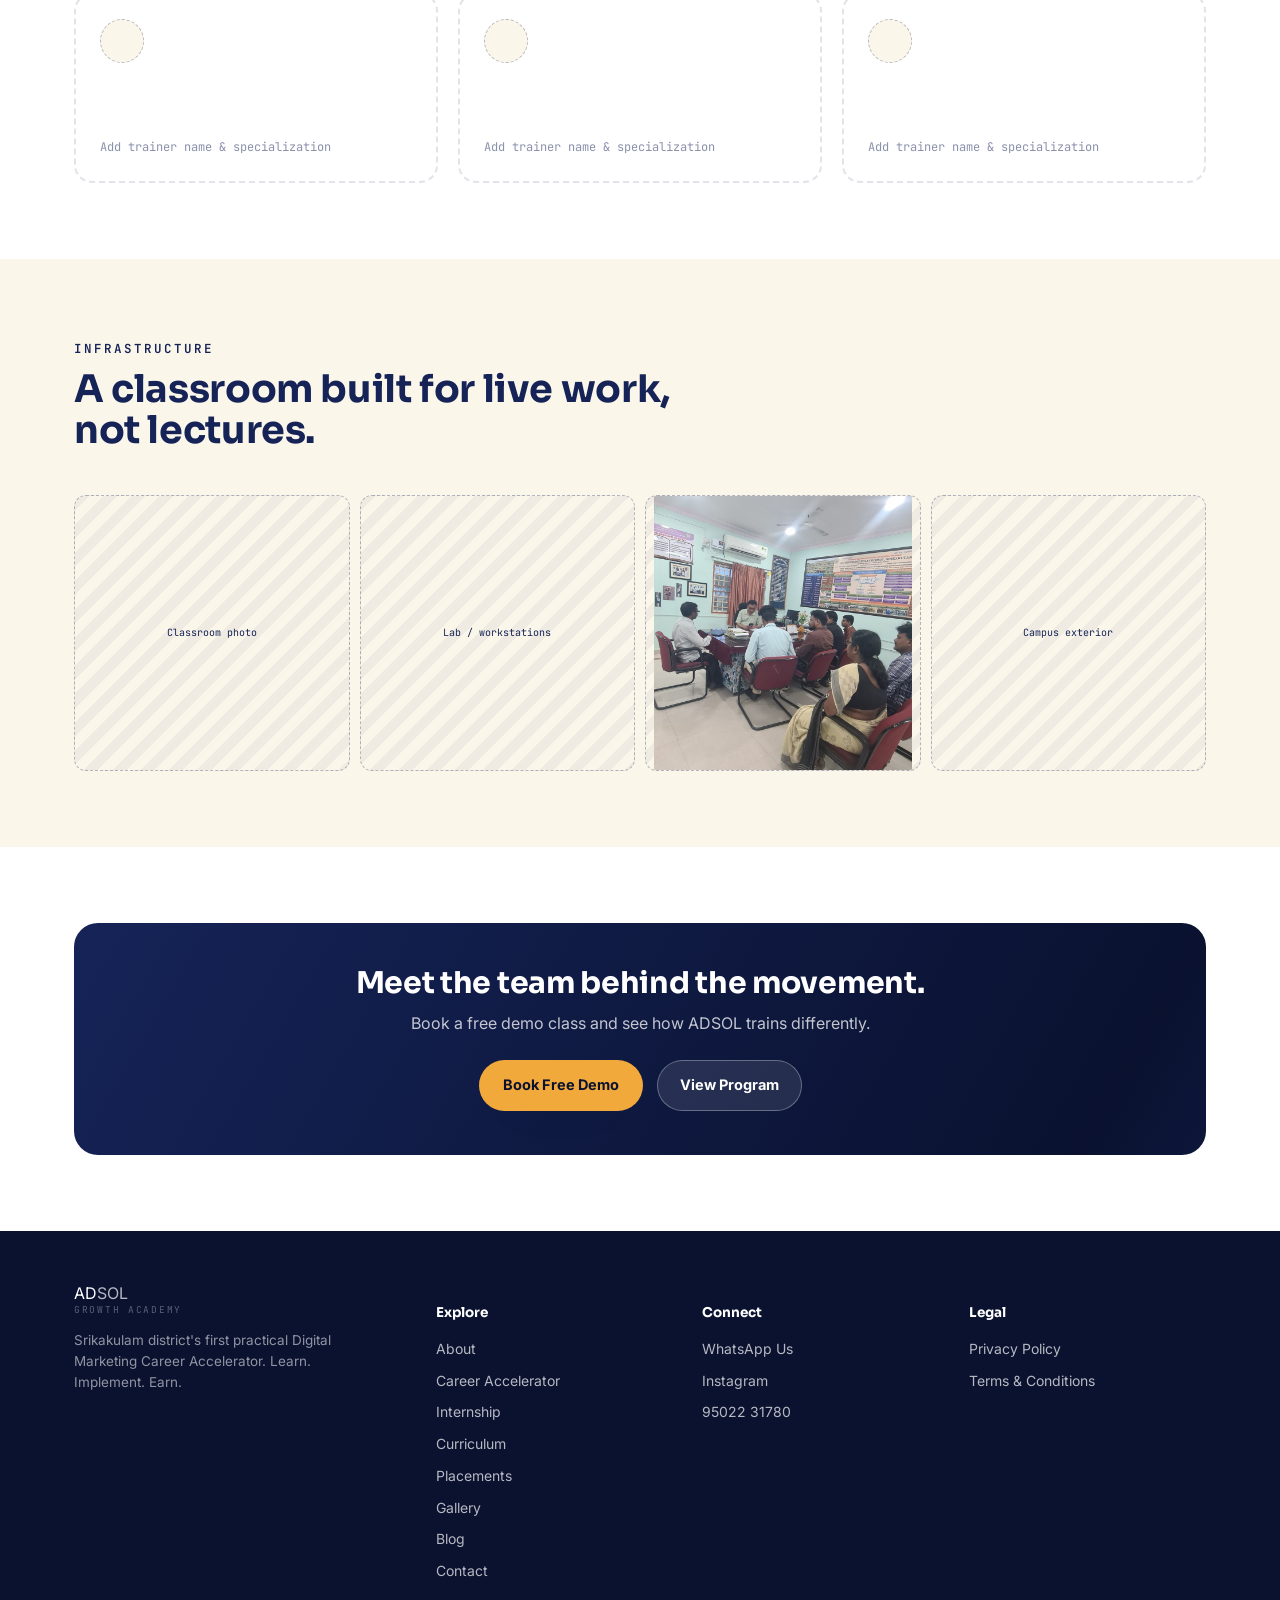
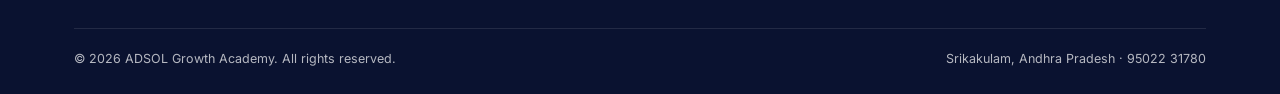
==== commit a2860b2d: "Add files via upload" ====
--- a/about.html
+++ b/about.html
@@ -28,9 +28,13 @@
 </head>
 <body>
 <header class="site">
+  <div class="scroll-progress"><div class="scroll-progress-fill"></div></div>
   <div class="nav">
     <a href="index.html" class="logo">
-      <img src="images/logo-adsol-light.png" alt="ADSOL Digital Marketing logo">
+      <div class="logo-col">
+        <span><span class="ad">AD</span><span class="sol">SOL</span></span>
+        <span class="logo-sub">GROWTH ACADEMY</span>
+      </div>
     </a>
     <nav class="links">
       <a href="index.html">Home</a>
@@ -124,7 +128,8 @@
     <div class="foot-grid">
       <div>
         <div class="logo-col" style="margin-bottom:12px;">
-          <img src="images/logo-adsol-dark.png" alt="ADSOL Digital Marketing logo">
+          <span><span class="ad" style="color:#fff;">AD</span><span class="sol">SOL</span></span>
+          <span class="logo-sub" style="color:rgba(255,255,255,0.5);">GROWTH ACADEMY</span>
         </div>
         <p style="font-size:13.5px; color:rgba(255,255,255,0.55); max-width:260px;">Srikakulam district's first practical Digital Marketing Career Accelerator. Learn. Implement. Earn.</p>
       </div>
@@ -186,17 +191,30 @@
   window.open(`https://wa.me/919502231780?text=${encodeURIComponent(msg)}`, '_blank');
 });
 
-/* sticky header shadow on scroll */
+/* sticky header shadow + scroll progress bar */
 const siteHeader = document.querySelector('header.site');
+const progressFill = document.querySelector('.scroll-progress-fill');
 const onScroll = () => {
-  if (!siteHeader) return;
-  siteHeader.classList.toggle('scrolled', window.scrollY > 8);
+  if (siteHeader) siteHeader.classList.toggle('scrolled', window.scrollY > 8);
+  if (progressFill){
+    const doc = document.documentElement;
+    const scrollable = doc.scrollHeight - doc.clientHeight;
+    const pct = scrollable > 0 ? (window.scrollY / scrollable) * 100 : 0;
+    progressFill.style.width = pct + '%';
+  }
 };
 window.addEventListener('scroll', onScroll, { passive: true });
 onScroll();
 
+/* hero load-in stagger on first paint */
+const loadInEls = document.querySelectorAll('.hero .pin-row, .hero h1, .hero p.lede, .hero .hero-ctas, .hero .seat-card, .hero .founder-card, .page-hero .breadcrumb, .page-hero h1, .page-hero p.lede');
+loadInEls.forEach((el, i) => {
+  el.classList.add('load-in');
+  el.style.animationDelay = (i * 0.09) + 's';
+});
+
 /* scroll-reveal for cards and content blocks */
-const revealSelectors = '.become-card, .feature-card, .road-step, .module-row, .testi-card, .blog-card, .bonus-item, .meta-pill, .niche-chip, .tool-chip, .check-item, .price-card, .value-table, .cert-card, .promise-box, .days-block, .partner-slot, .insta-slot, .process-step, .founder-card';
+const revealSelectors = '.become-card, .feature-card, .road-step, .module-row, .testi-card, .blog-card, .bonus-item, .meta-pill, .niche-chip, .tool-chip, .check-item, .price-card, .value-table, .cert-card, .promise-box, .days-block, .partner-slot, .insta-slot, .process-step, .contact-info-card, .contact-form';
 const revealEls = document.querySelectorAll(revealSelectors);
 if ('IntersectionObserver' in window && revealEls.length){
   revealEls.forEach((el, i) => {
@@ -215,6 +233,35 @@
 } else {
   revealEls.forEach(el => el.classList.add('reveal', 'in-view'));
 }
+
+/* count-up numerals when they scroll into view */
+const countEls = document.querySelectorAll('.count-up');
+const animateCount = (el) => {
+  const target = parseFloat(el.dataset.target || '0');
+  const prefix = el.dataset.prefix || '';
+  const suffix = el.dataset.suffix || '';
+  const duration = 1200;
+  const start = performance.now();
+  const step = (now) => {
+    const p = Math.min((now - start) / duration, 1);
+    const eased = 1 - Math.pow(1 - p, 3);
+    const val = Math.round(target * eased);
+    el.textContent = prefix + val.toLocaleString('en-IN') + suffix;
+    if (p < 1) requestAnimationFrame(step);
+  };
+  requestAnimationFrame(step);
+};
+if ('IntersectionObserver' in window && countEls.length){
+  const cio = new IntersectionObserver((entries) => {
+    entries.forEach(entry => {
+      if (entry.isIntersecting){
+        animateCount(entry.target);
+        cio.unobserve(entry.target);
+      }
+    });
+  }, { threshold: 0.4 });
+  countEls.forEach(el => cio.observe(el));
+}
 </script>
 </body>
 </html>
--- a/styles.css
+++ b/styles.css
@@ -525,3 +525,103 @@
 .logo{ display:flex; align-items:center; }
 .logo img{ height:42px; width:auto; display:block; }
 footer .logo-col img{ height:38px; width:auto; display:block; }
+
+/* ============================================================= */
+/* ROUND 2 — additional motion & interaction polish                */
+/* ============================================================= */
+
+/* scroll progress bar */
+.scroll-progress{ position:absolute; top:0; left:0; right:0; height:3px; background:transparent; }
+.scroll-progress-fill{
+  height:100%; width:0%; background:linear-gradient(90deg, var(--gold), var(--gold-light));
+  transition: width .1s linear;
+}
+
+/* nav link underline sweep */
+nav.links a{ position:relative; padding-bottom:4px; }
+nav.links a::before{
+  content:''; position:absolute; left:50%; right:50%; bottom:0; height:2px; background:var(--gold);
+  transition: left .25s ease, right .25s ease;
+}
+nav.links a:hover::before{ left:0; right:0; }
+nav.links a.active::after{ display:none; }
+nav.links a.active::before{ left:0; right:0; }
+
+/* hero load-in entrance (independent of scroll) */
+.load-in{ opacity:0; transform:translateY(18px); animation: adsol-load-in .7s cubic-bezier(.22,.61,.36,1) forwards; }
+@keyframes adsol-load-in{ to{opacity:1; transform:none;} }
+
+/* whatsapp float attention pulse */
+.wa-float{ animation: adsol-wa-pulse 3.2s ease-in-out infinite; }
+@keyframes adsol-wa-pulse{
+  0%, 100%{ box-shadow: 0 12px 30px -8px rgba(0,0,0,0.4), 0 0 0 0 rgba(37,211,102,0.5); }
+  50%{ box-shadow: 0 12px 30px -8px rgba(0,0,0,0.4), 0 0 0 10px rgba(37,211,102,0); }
+}
+.wa-float:hover{ animation-play-state: paused; transform: scale(1.08); }
+
+/* become-icon gentle float */
+.become-icon{ animation: adsol-float 3.6s ease-in-out infinite; }
+.become-card:nth-child(2) .become-icon{ animation-delay:.2s; }
+.become-card:nth-child(3) .become-icon{ animation-delay:.4s; }
+.become-card:nth-child(4) .become-icon{ animation-delay:.6s; }
+.become-card:nth-child(5) .become-icon{ animation-delay:.8s; }
+@keyframes adsol-float{ 0%,100%{ transform:translateY(0); } 50%{ transform:translateY(-5px); } }
+
+/* price badge pulse glow */
+.price-badge{ animation: adsol-badge-pulse 2.4s ease-in-out infinite; }
+@keyframes adsol-badge-pulse{
+  0%,100%{ box-shadow: 0 0 0 0 rgba(242,169,59,0.55); }
+  50%{ box-shadow: 0 0 0 8px rgba(242,169,59,0); }
+}
+
+/* cta-banner animated gradient shift */
+.cta-banner{
+  background-size:200% 200%;
+  background-image:linear-gradient(120deg, var(--navy) 0%, var(--navy-deep) 45%, #1c2e6e 75%, var(--navy) 100%);
+  animation: adsol-gradient-shift 10s ease infinite;
+}
+@keyframes adsol-gradient-shift{
+  0%{ background-position:0% 50%; }
+  50%{ background-position:100% 50%; }
+  100%{ background-position:0% 50%; }
+}
+
+/* seat card subtle glow breathing */
+.seat-card{ animation: adsol-seat-breathe 4s ease-in-out infinite; }
+@keyframes adsol-seat-breathe{
+  0%,100%{ border-color:rgba(255,255,255,0.14); }
+  50%{ border-color:rgba(242,169,59,0.4); }
+}
+
+/* smooth CSS-only FAQ accordion (keeps native <details> semantics/accessibility) */
+.faq-item > *{ }
+.faq-item .faq-a{
+  display:block; max-height:0; opacity:0; overflow:hidden; padding-top:0; padding-bottom:0;
+  transition: max-height .45s cubic-bezier(.22,.61,.36,1), opacity .35s ease, padding .35s ease;
+}
+.faq-item[open] .faq-a{ max-height:320px; opacity:1; padding:0 4px 20px; }
+.faq-item .plus{ transition: transform .3s ease; }
+
+/* count-up numerals: tabular figures so digits don't jitter in width while animating */
+.count-up{ font-variant-numeric: tabular-nums; }
+
+/* value rows count-in stagger already covered by .reveal via JS */
+
+/* form field focus glow */
+.form-row input:focus, .form-row select:focus{
+  outline:none; border-color:var(--gold); box-shadow:0 0 0 3px rgba(242,169,59,0.18);
+}
+.form-row input, .form-row select{ transition: border-color .2s ease, box-shadow .2s ease; }
+
+/* footer link underline sweep */
+.foot-grid a{ position:relative; }
+.foot-grid a::after{
+  content:''; position:absolute; left:0; bottom:-2px; width:0; height:1px; background:var(--gold);
+  transition:width .25s ease;
+}
+.foot-grid a:hover::after{ width:100%; }
+
+@media (prefers-reduced-motion: reduce){
+  .load-in{ opacity:1 !important; transform:none !important; animation:none !important; }
+  .wa-float, .become-icon, .price-badge, .cta-banner, .seat-card{ animation:none !important; }
+}
